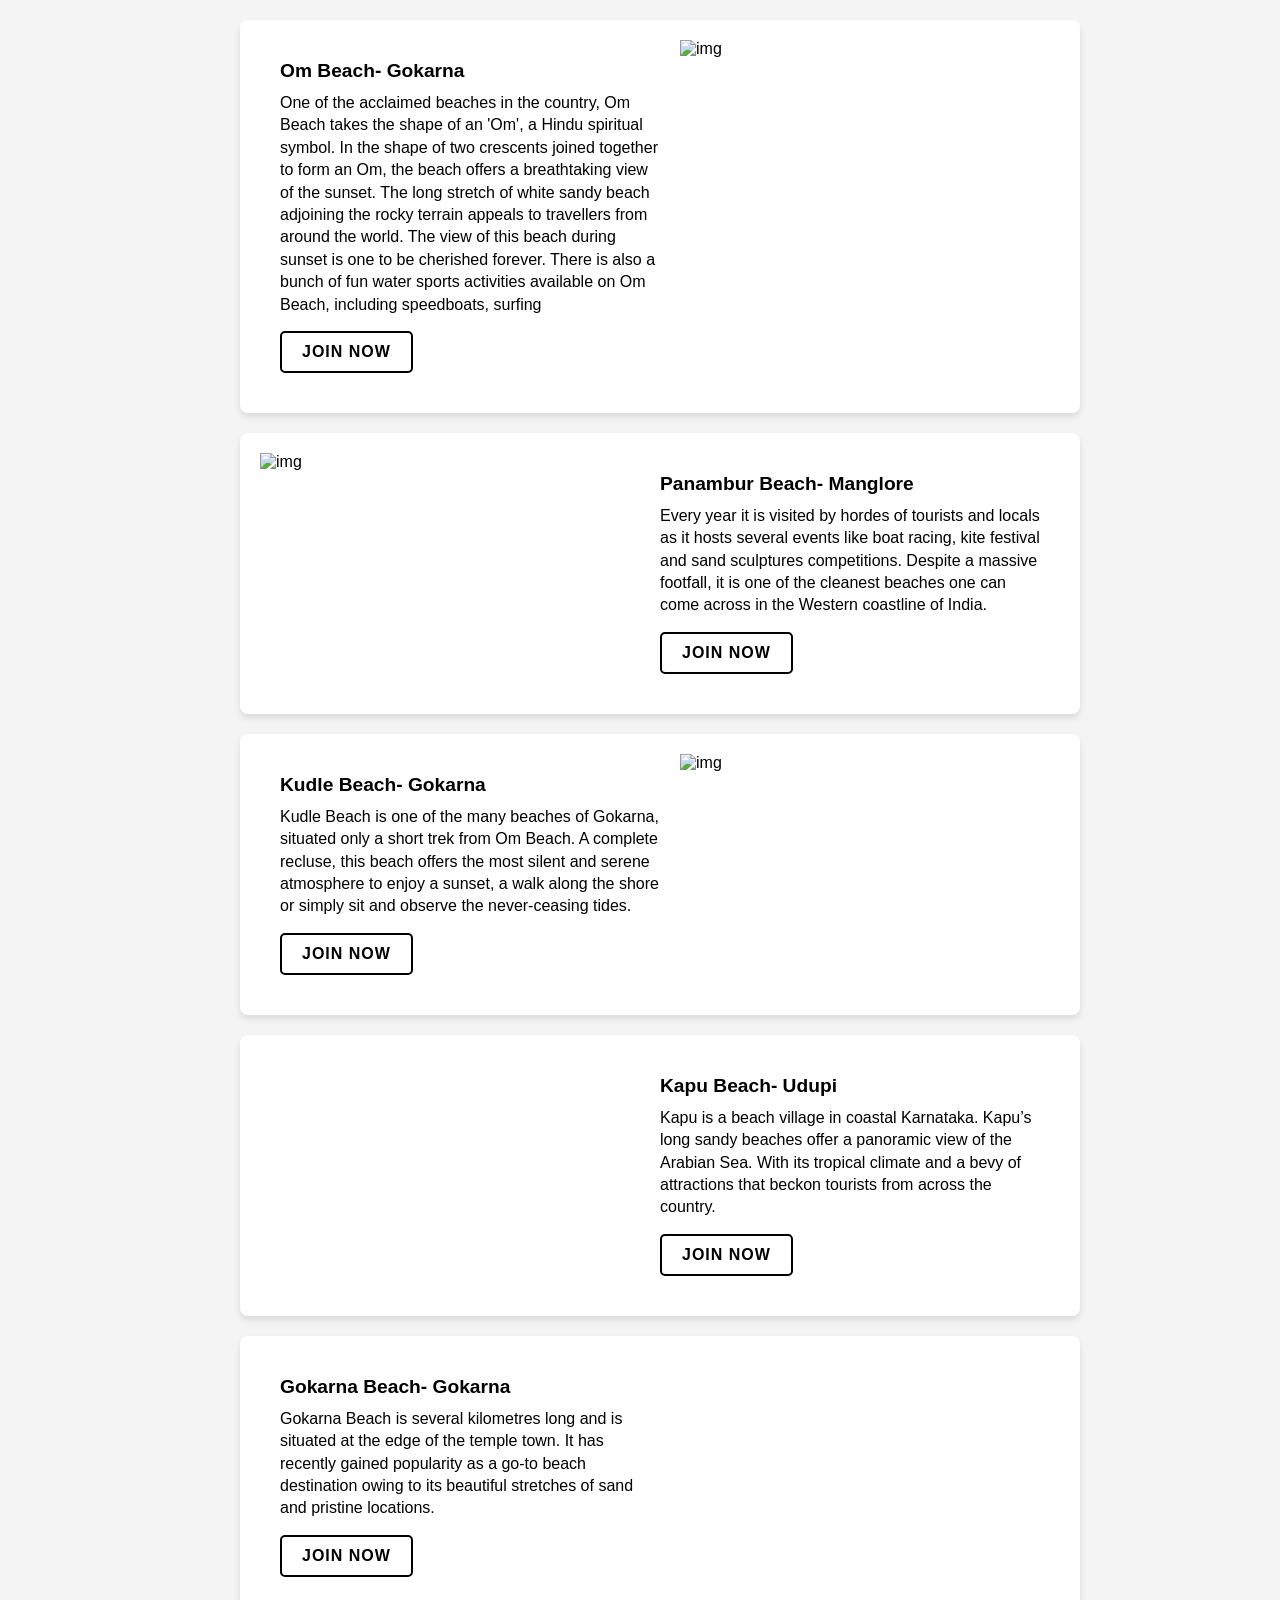
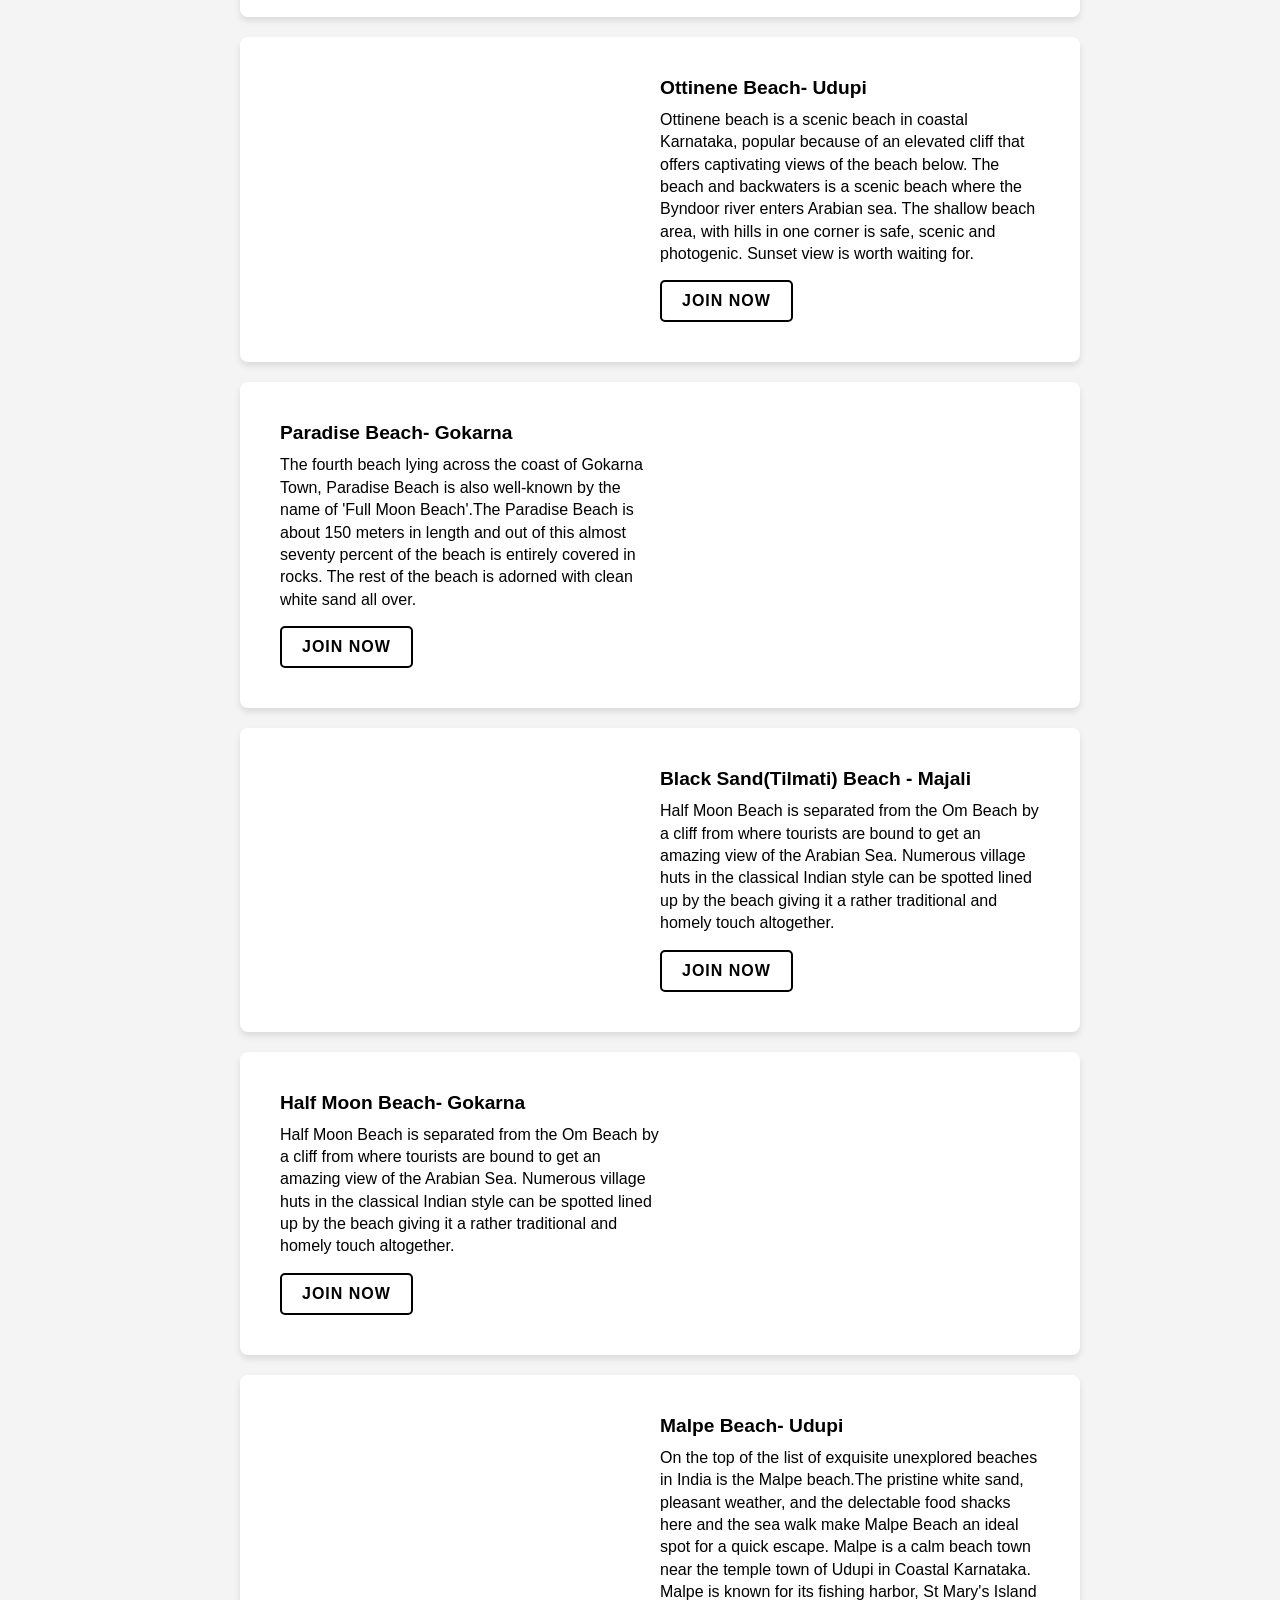
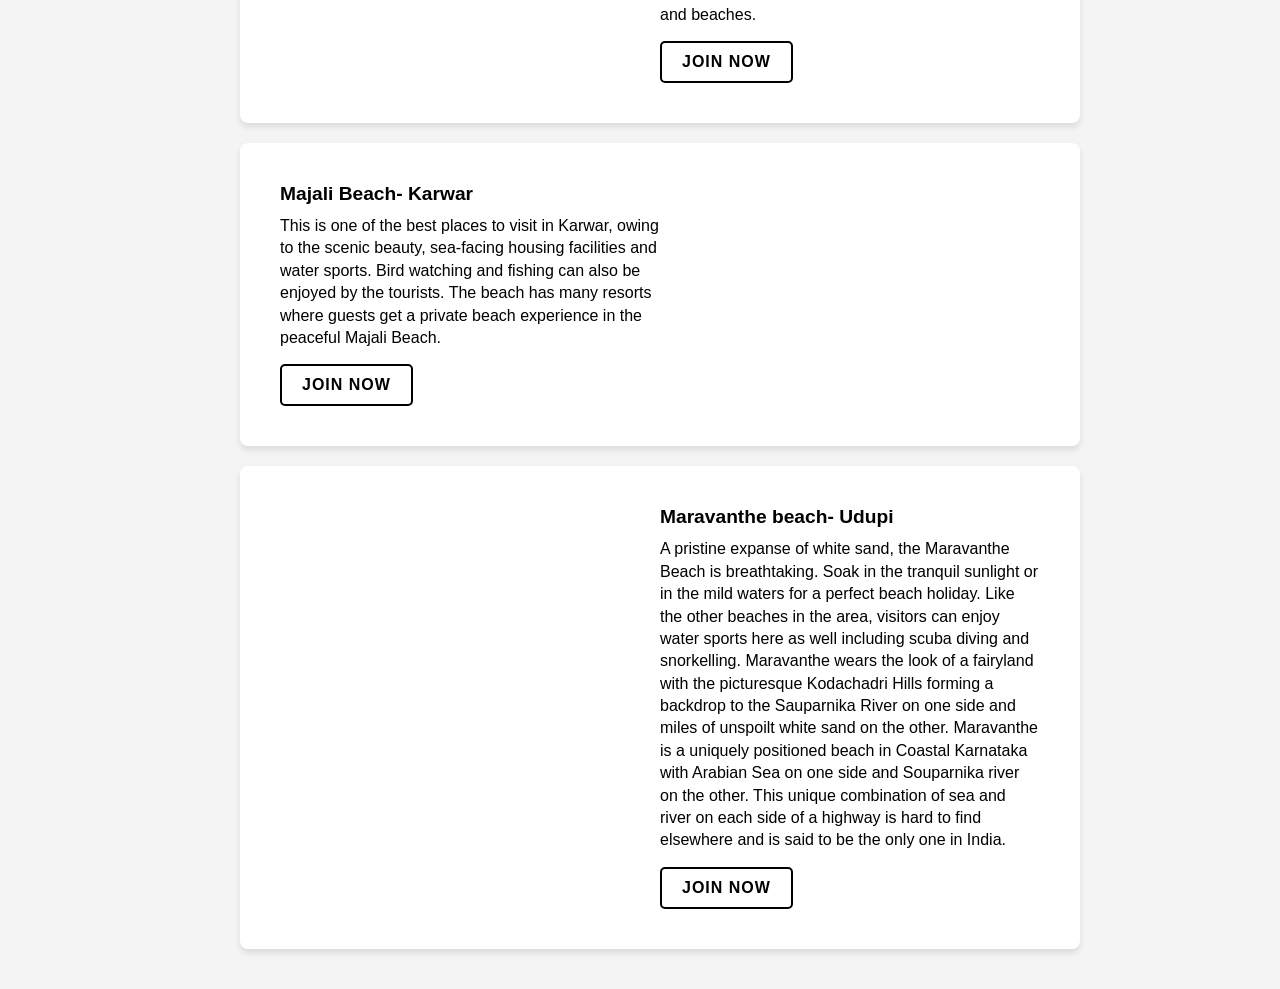
==== all_htmlfiles/karnataka_beaches.html @ 055e275e "new changes" ====
<!DOCTYPE html>
<html lang="en">
<head>
    <meta charset="UTF-8">
    <title>Karnataka</title>
    <link rel="stylesheet" href="./tamilnadu_devo.css"> 
</head>
<body>
<article>
    <section class="card">
        <div class="visual">
            <img src="https://qph.cf2.quoracdn.net/main-qimg-84cde92d15660a1de240653bbd69175c-pjlq" alt="img" />
        </div>
        <div class="text-content">
            <h3>Om Beach- Gokarna</h3>
            <p>One of the acclaimed beaches in the country, Om Beach takes the shape of an 'Om', a Hindu spiritual symbol. In the shape of two crescents joined together to form an Om, the beach offers a breathtaking view of the sunset.
                The long stretch of white sandy beach adjoining the rocky terrain appeals to travellers from around the world.
                The view of this beach during sunset is one to be cherished forever. There is also a bunch of fun water sports activities available on Om Beach, including speedboats, surfing </p>
            <a href="#">Join now</a>
        </div>
    </section>
    <section class="card">
        <div class="visual">
            <img src="https://www.revv.co.in/blogs/wp-content/uploads/2020/03/summer-weekend-gateways-from-mangalore.jpg" alt="img" />
        </div>
        <div class="text-content">
            <h3>Panambur Beach- Manglore </h3>
            <p> Every year it is visited by hordes of tourists and locals as it hosts several events like boat racing, kite festival and sand sculptures competitions. Despite a massive footfall, it is one of the cleanest beaches one can come across in the Western coastline of India. </p>
            <a href="#">Join now</a>
        </div>
    </section>
    <section class="card">
        <div class="visual">
            <img src="https://www.tripiwiki.com/images/places/uploads/Kudle-beach96488.jpg"alt="img" />
        </div>
        <div class="text-content">
            <h3>Kudle Beach- Gokarna</h3>
            <p>Kudle Beach is one of the many beaches of Gokarna, situated only a short trek from Om Beach. A complete recluse, this beach offers the most silent and serene atmosphere to enjoy a sunset, a walk along the shore or simply sit and observe the never-ceasing tides.
                </p>
            <a href="#">Join now</a>
        </div>
    </section>
    <section class="card">
        <div class="visual">
            <img src="https://images.newindianexpress.com/uploads/user/imagelibrary/2022/11/19/w900X450/A_Walk_to_F.jpg?w=400&dpr=2.6" alt="" />
        </div>
        <div class="text-content">
            <h3>Kapu Beach- Udupi</h3>
            <p>Kapu is a beach village in coastal Karnataka. Kapu’s long sandy beaches offer a panoramic view of the Arabian Sea. With its tropical climate and a bevy of attractions that beckon tourists from across the country. </p>
            <a href="#">Join now</a>
        </div>
    </section>
    <section class="card">
        <div class="visual">
            <img src="https://img.traveltriangle.com/blog/wp-content/uploads/2020/01/Beaches-In-Gokarna-cover-image_13th-jan.jpg" alt="" />
        </div>
        <div class="text-content">
            <h3>Gokarna Beach- Gokarna</h3>
            <p>Gokarna Beach is several kilometres long and is situated at the edge of the temple town. It has recently gained popularity as a go-to beach destination owing to its beautiful stretches of sand and pristine locations.</p>
            <a href="#">Join now</a>
        </div>
    </section>
    <section class="card">
        <div class="visual">
            <img src="https://pbs.twimg.com/media/FJjEoaQaIAcbqcK?format=jpg&name=4096x4096" alt="" />
        </div>
        <div class="text-content">
            <h3>Ottinene  Beach- Udupi</h3>
            <p>Ottinene beach is a scenic beach in coastal Karnataka, popular because of an elevated cliff that offers captivating views of the beach below.
                The beach and backwaters is a scenic beach where the Byndoor river enters Arabian sea. The shallow beach area, with hills in one corner is safe, scenic and photogenic. Sunset view is worth waiting for.</p>
            <a href="#">Join now</a>
        </div>
    </section>
    <section class="card">
        <div class="visual">
            <img src="https://www.holidify.com/images/cmsuploads/compressed/Paradise-Beach_20180308143511.jpg" alt="" />
        </div>
        <div class="text-content">
            <h3>Paradise Beach- Gokarna</h3>
            <p>The fourth beach lying across the coast of Gokarna Town, Paradise Beach is also well-known by the name of 'Full Moon Beach'.The Paradise Beach is about 150 meters in length and out of this almost seventy percent of the beach is entirely covered in rocks. The rest of the beach is adorned with clean white sand all over.
            </p>
            <a href="#">Join now</a>
        </div>
    </section>
    <section class="card">
        <div class="visual">
            <img src="https://www.goldentriangletour.com/userfiles/Tilmati%20Beach.jpg" alt="" />
        </div>
        <div class="text-content">
            <h3>Black Sand(Tilmati) Beach - Majali</h3>
            <p>Half Moon Beach is separated from the Om Beach by a cliff from where tourists are bound to get an amazing view of the Arabian Sea. Numerous village huts in the classical Indian style can be spotted lined up by the beach giving it a rather traditional and homely touch altogether.</p>
            <a href="#">Join now</a>
        </div>
    </section>
    <section class="card">
        <div class="visual">
            <img src="https://dynamic-media-cdn.tripadvisor.com/media/photo-o/09/e8/d2/51/half-moon-beach.jpg?w=1200&h=-1&s=1" alt="" />
        </div>
        <div class="text-content">
            <h3>Half Moon Beach- Gokarna</h3>
            <p>Half Moon Beach is separated from the Om Beach by a cliff from where tourists are bound to get an amazing view of the Arabian Sea. Numerous village huts in the classical Indian style can be spotted lined up by the beach giving it a rather traditional and homely touch altogether.</p>
            <a href="#">Join now</a>
        </div>
    </section>
<section class="card">
    <div class="visual">
        <img src="https://www.holidify.com/images/cmsuploads/compressed/shutterstock_551312008_20200106121620.jpg" alt="" />
    </div>
    <div class="text-content">
        <h3>Malpe Beach- Udupi  </h3>
        <p>On the top of the list of exquisite unexplored beaches in India is the Malpe beach.The pristine white sand, pleasant weather, and the delectable food shacks here and the sea walk make Malpe Beach an ideal spot for a quick escape. 
            Malpe is a calm beach town near the temple town of Udupi in Coastal Karnataka. Malpe is known for its fishing harbor, St Mary's Island and beaches.
        </p>
        <a href="#">Join now</a>
    </div>
</section>
<section class="card">
        <div class="visual">
            <img src="https://highir.com/wp-content/uploads/2015/10/DSC_5215.jpg" alt="" />
        </div>
        <div class="text-content">
            <h3>Majali Beach- Karwar</h3>
            <p> This is one of the best places to visit in Karwar, owing to the scenic beauty, sea-facing housing facilities and water sports. Bird watching and fishing can also be enjoyed by the tourists. The beach has many resorts where guests get a private beach experience in the peaceful Majali Beach. 
            </p>
            <a href="#">Join now</a>
        </div>
</section>
<section class="card">
    <div class="visual">
                <img src="https://i.pinimg.com/564x/0f/a5/53/0fa55313b9037048865efb2c880aded0.jpg" alt="" />
            </div>
            <div class="text-content">
                <h3>Maravanthe beach- Udupi</h3>
                <p> A pristine expanse of white sand, the Maravanthe Beach is breathtaking. Soak in the tranquil sunlight or in the mild waters for a perfect beach holiday. Like the other beaches in the area, visitors can enjoy water sports here as well including scuba diving and snorkelling.
                    Maravanthe wears the look of a fairyland with the picturesque Kodachadri Hills forming a backdrop to the Sauparnika River on one side and miles of unspoilt white sand on the other. Maravanthe is a uniquely positioned beach in Coastal Karnataka with Arabian Sea on one side and Souparnika river on the other. 
                    This unique combination of sea and river on each side of a highway is hard to find elsewhere and is said to be the only one in India. 
                </p>
                <a href="#">Join now</a>
            </div>
    </section>

</article>
</body>
</html>
---- all_htmlfiles/tamilnadu_devo.css ----
/* Reset some default browser styles */
body, h1, h2, h3, p, ul, li {
    margin: 0;
    padding: 0;
}

/* Set a background color for the entire page */
body {
    background-color: #f4f4f4;
    font-family: Maiandra GD,Arial, sans-serif;
}

/* Style the article container */
article {
    max-width: 800px;
    margin: 0 auto;
    padding: 20px;
}

/* Style the card sections with increased size */
.card {
    display: flex;
    background-color: #fff;
    margin-bottom: 20px; /* Add margin to create a gap between card blocks */
    border-radius: 8px;
    overflow: hidden;
    box-shadow: 0px 4px 6px rgba(0, 0, 0, 0.1);
    transition: transform 0.2s ease-in-out;
    padding: 20px; /* Increase padding for larger card size */
    width: 100%; /* Make cards full-width */
    max-width: 100%; /* Make cards full-width */
}




/* Odd-ordered cards have the visual on the right and text on the left */
.card:nth-child(odd) .visual {
    order: 2;
}

.card:nth-child(odd) .text-content {
    order: 1;
}

/* Even-ordered cards have the visual on the left and text on the right */
.card:nth-child(even) .visual {
    order: 1;
}

.card:nth-child(even) .text-content {
    order: 2;
}

/* Style the visual/image container */
.visual {
    flex: 1;
}

/* Style the image within the visual container */
.visual img {
    width: 100%;
    height:auto;
    display: block;
}

/* Style the text content container */
.text-content {
    flex: 1;
    padding: 20px;
}

/* Style the heading */
.text-content h3 {
    font-size: 1.2rem;
    margin-bottom: 10px;
}

/* Style the paragraph */
.text-content p {
    font-size: 1rem;
    line-height: 1.4;
    margin-bottom: 15px;
}


/* Style the "Join now" link/button */
.text-content a {
    display: inline-block;
    color: #000;
    text-decoration: none;
    padding: 10px 20px;
    border-radius: 5px;
    transition: background-color 0.3s;
    font-weight: bold;
    text-transform: uppercase;
    letter-spacing: 1px;
    background-color: transparent; /* Set background color to transparent */
    border: 2px solid #000; /* Add a black border */
}

.text-content a:hover {
    background-color: rgba(0, 0, 0, 0.1); /* Add a slight gray background on hover */
}
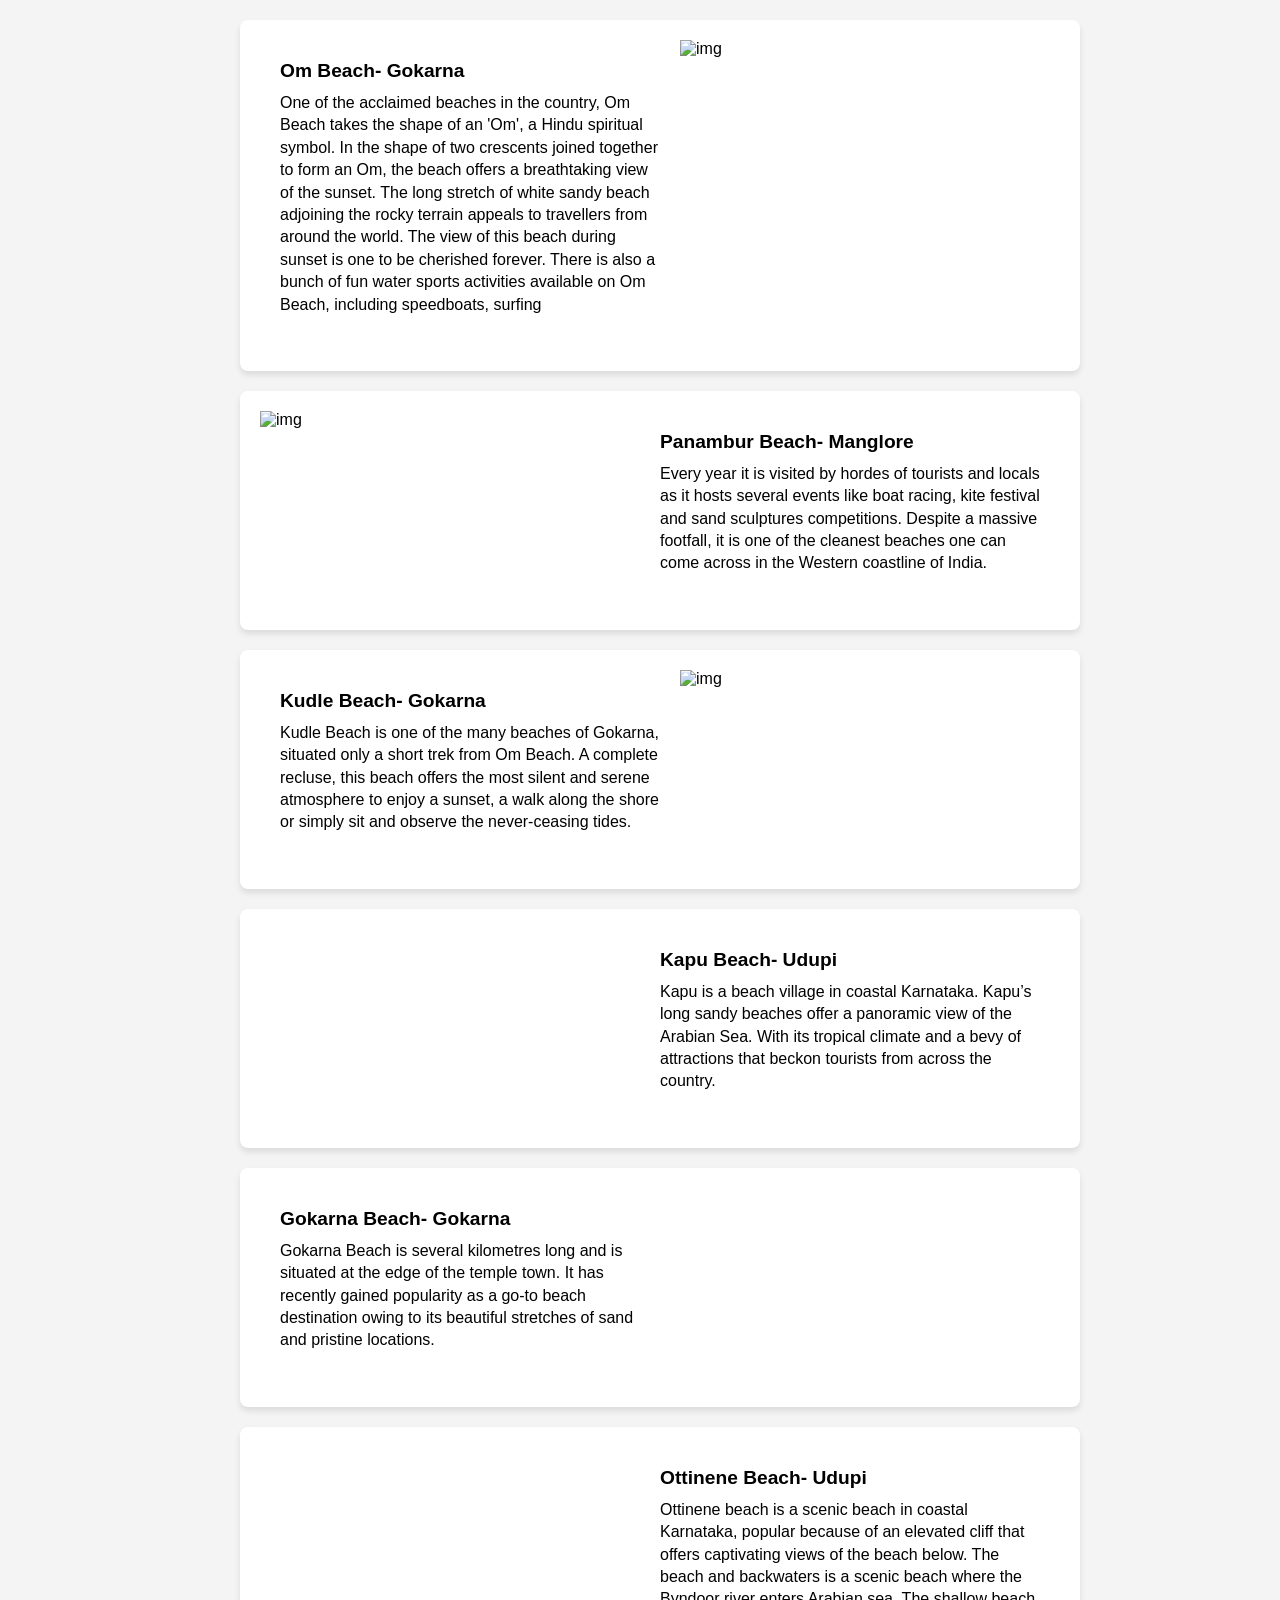
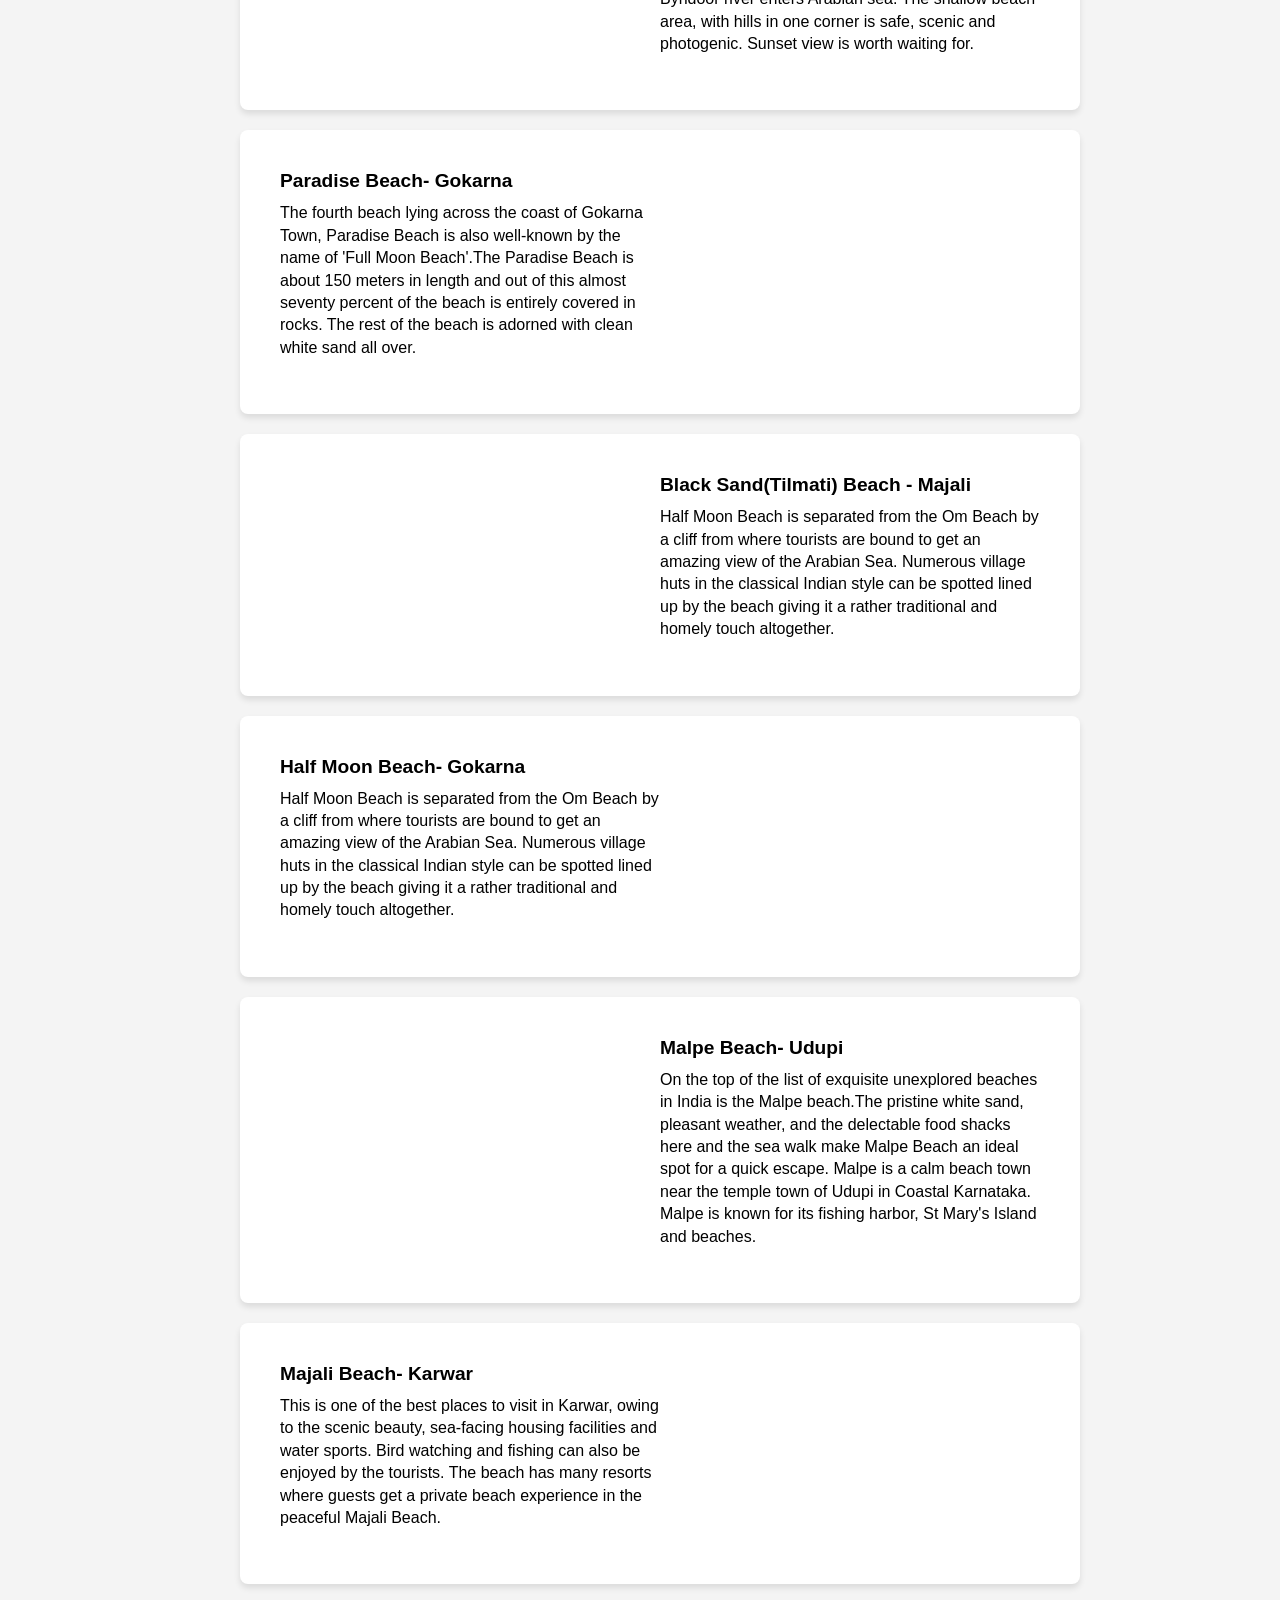
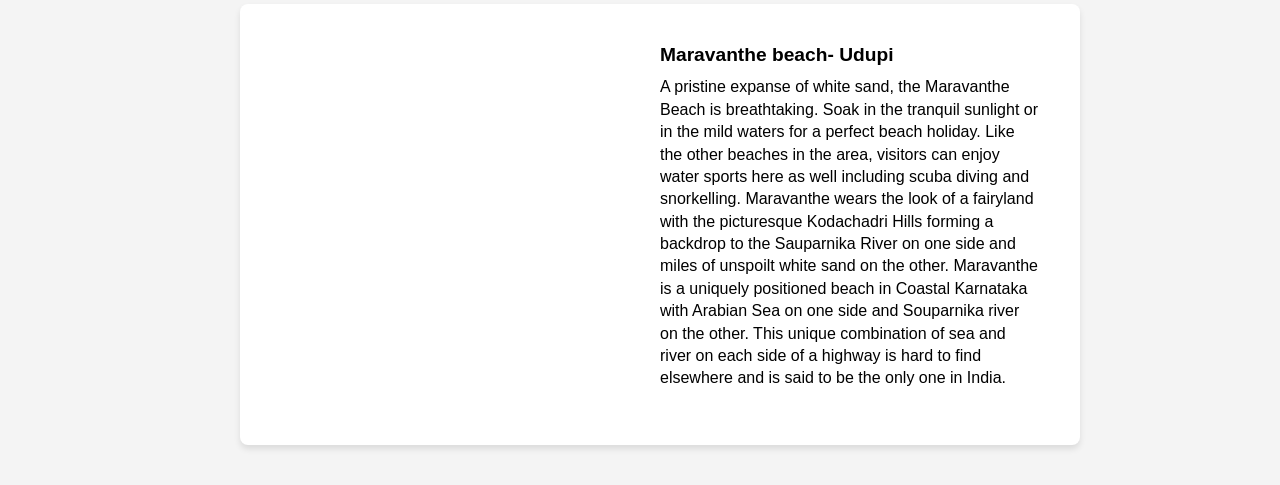
==== commit 1d8a1a61: "new html files" ====
--- a/all_htmlfiles/karnataka_beaches.html
+++ b/all_htmlfiles/karnataka_beaches.html
@@ -16,7 +16,7 @@
             <p>One of the acclaimed beaches in the country, Om Beach takes the shape of an 'Om', a Hindu spiritual symbol. In the shape of two crescents joined together to form an Om, the beach offers a breathtaking view of the sunset.
                 The long stretch of white sandy beach adjoining the rocky terrain appeals to travellers from around the world.
                 The view of this beach during sunset is one to be cherished forever. There is also a bunch of fun water sports activities available on Om Beach, including speedboats, surfing </p>
-            <a href="#">Join now</a>
+            
         </div>
     </section>
     <section class="card">
@@ -26,7 +26,7 @@
         <div class="text-content">
             <h3>Panambur Beach- Manglore </h3>
             <p> Every year it is visited by hordes of tourists and locals as it hosts several events like boat racing, kite festival and sand sculptures competitions. Despite a massive footfall, it is one of the cleanest beaches one can come across in the Western coastline of India. </p>
-            <a href="#">Join now</a>
+           
         </div>
     </section>
     <section class="card">
@@ -37,7 +37,7 @@
             <h3>Kudle Beach- Gokarna</h3>
             <p>Kudle Beach is one of the many beaches of Gokarna, situated only a short trek from Om Beach. A complete recluse, this beach offers the most silent and serene atmosphere to enjoy a sunset, a walk along the shore or simply sit and observe the never-ceasing tides.
                 </p>
-            <a href="#">Join now</a>
+           
         </div>
     </section>
     <section class="card">
@@ -47,7 +47,7 @@
         <div class="text-content">
             <h3>Kapu Beach- Udupi</h3>
             <p>Kapu is a beach village in coastal Karnataka. Kapu’s long sandy beaches offer a panoramic view of the Arabian Sea. With its tropical climate and a bevy of attractions that beckon tourists from across the country. </p>
-            <a href="#">Join now</a>
+           
         </div>
     </section>
     <section class="card">
@@ -57,7 +57,7 @@
         <div class="text-content">
             <h3>Gokarna Beach- Gokarna</h3>
             <p>Gokarna Beach is several kilometres long and is situated at the edge of the temple town. It has recently gained popularity as a go-to beach destination owing to its beautiful stretches of sand and pristine locations.</p>
-            <a href="#">Join now</a>
+            
         </div>
     </section>
     <section class="card">
@@ -68,7 +68,7 @@
             <h3>Ottinene  Beach- Udupi</h3>
             <p>Ottinene beach is a scenic beach in coastal Karnataka, popular because of an elevated cliff that offers captivating views of the beach below.
                 The beach and backwaters is a scenic beach where the Byndoor river enters Arabian sea. The shallow beach area, with hills in one corner is safe, scenic and photogenic. Sunset view is worth waiting for.</p>
-            <a href="#">Join now</a>
+           
         </div>
     </section>
     <section class="card">
@@ -79,7 +79,7 @@
             <h3>Paradise Beach- Gokarna</h3>
             <p>The fourth beach lying across the coast of Gokarna Town, Paradise Beach is also well-known by the name of 'Full Moon Beach'.The Paradise Beach is about 150 meters in length and out of this almost seventy percent of the beach is entirely covered in rocks. The rest of the beach is adorned with clean white sand all over.
             </p>
-            <a href="#">Join now</a>
+            
         </div>
     </section>
     <section class="card">
@@ -89,7 +89,7 @@
         <div class="text-content">
             <h3>Black Sand(Tilmati) Beach - Majali</h3>
             <p>Half Moon Beach is separated from the Om Beach by a cliff from where tourists are bound to get an amazing view of the Arabian Sea. Numerous village huts in the classical Indian style can be spotted lined up by the beach giving it a rather traditional and homely touch altogether.</p>
-            <a href="#">Join now</a>
+           
         </div>
     </section>
     <section class="card">
@@ -99,7 +99,7 @@
         <div class="text-content">
             <h3>Half Moon Beach- Gokarna</h3>
             <p>Half Moon Beach is separated from the Om Beach by a cliff from where tourists are bound to get an amazing view of the Arabian Sea. Numerous village huts in the classical Indian style can be spotted lined up by the beach giving it a rather traditional and homely touch altogether.</p>
-            <a href="#">Join now</a>
+           
         </div>
     </section>
 <section class="card">
@@ -111,7 +111,7 @@
         <p>On the top of the list of exquisite unexplored beaches in India is the Malpe beach.The pristine white sand, pleasant weather, and the delectable food shacks here and the sea walk make Malpe Beach an ideal spot for a quick escape. 
             Malpe is a calm beach town near the temple town of Udupi in Coastal Karnataka. Malpe is known for its fishing harbor, St Mary's Island and beaches.
         </p>
-        <a href="#">Join now</a>
+       
     </div>
 </section>
 <section class="card">
@@ -122,7 +122,7 @@
             <h3>Majali Beach- Karwar</h3>
             <p> This is one of the best places to visit in Karwar, owing to the scenic beauty, sea-facing housing facilities and water sports. Bird watching and fishing can also be enjoyed by the tourists. The beach has many resorts where guests get a private beach experience in the peaceful Majali Beach. 
             </p>
-            <a href="#">Join now</a>
+         
         </div>
 </section>
 <section class="card">
@@ -135,7 +135,7 @@
                     Maravanthe wears the look of a fairyland with the picturesque Kodachadri Hills forming a backdrop to the Sauparnika River on one side and miles of unspoilt white sand on the other. Maravanthe is a uniquely positioned beach in Coastal Karnataka with Arabian Sea on one side and Souparnika river on the other. 
                     This unique combination of sea and river on each side of a highway is hard to find elsewhere and is said to be the only one in India. 
                 </p>
-                <a href="#">Join now</a>
+       
             </div>
     </section>
 
